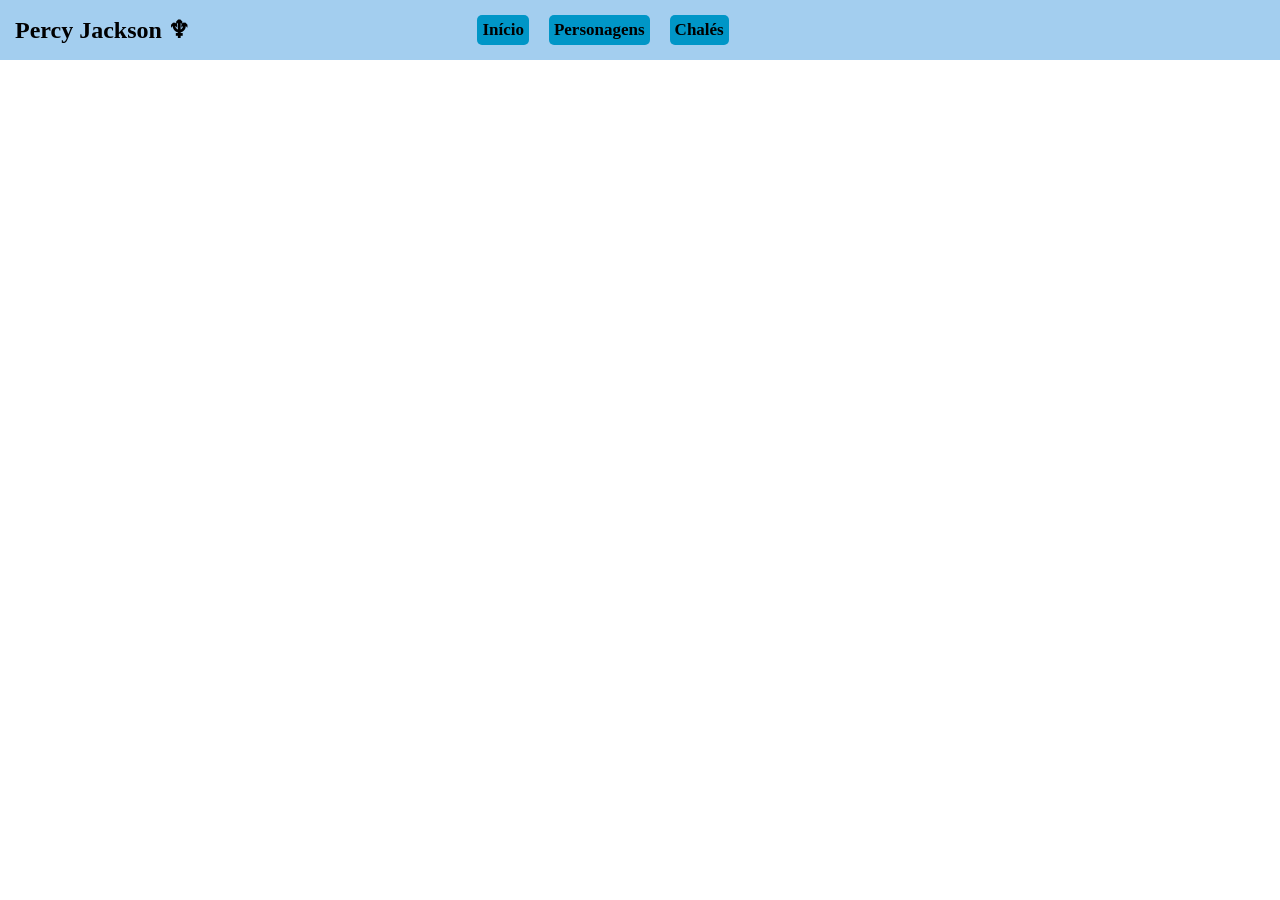
==== pages/chales.html @ 7cd410ae "Começa o site do percy jackson" ====
<!DOCTYPE html>
<html>
    <head>
    <meta charset="UTF-8"/>
    <title>Percy Jackson e  os Olimpianos</title>
    <link rel="stylesheet" href="../css/chales.css" />
    </head>
    <body>
        <header>
            <section>
            <h1>Percy Jackson ♆</h1>
            </section>
            <section id="botao-inicial">
            <a href="../index.html" class="apertar"><b>Início</b></a>
            <a href="personagens.html" class="apertar"><b>Personagens</b></a>
            <a href="chales.html" class="apertar"><b>Chalés</a>
            </section>
        </header>
    </body>
</html>
---- css/chales.css ----
* {
    padding: 0;
    margin: 0;
    box-sizing: border-box;
}

header {
    background-color: #A3CEEF;
    display: flex;
    align-items: center;
    gap: 23%;
    padding: 15px;
}

a {
    text-decoration: none;
    color:black;
}

#botao-inicial {
    display: flex;
    gap: 20px;
}

.apertar {
    background-color: #0096C7;
    padding: 5px;
    border-radius: 5px;
}

header a {
    font-size: 17px;
}
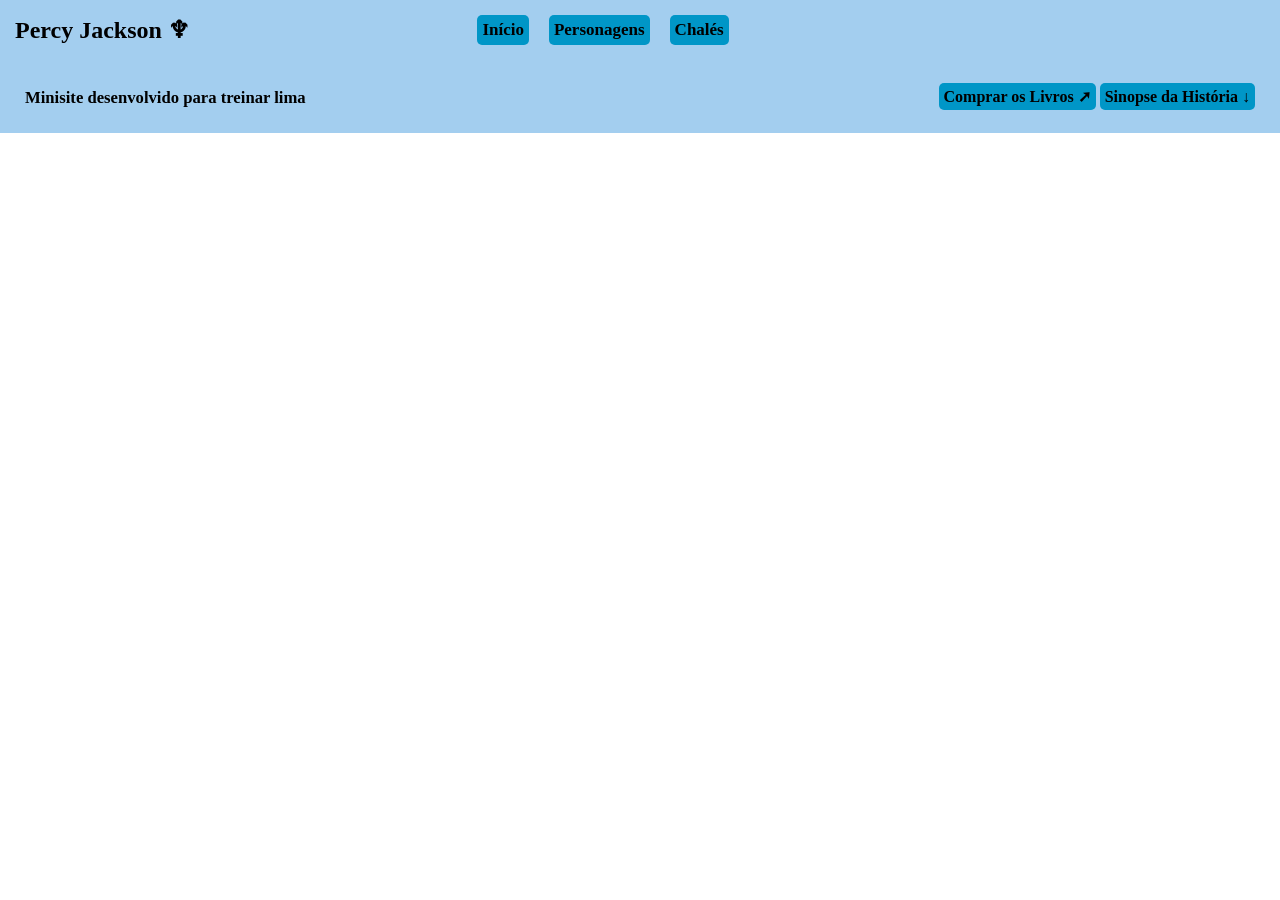
==== commit b0ac4990: "feat: Começa a página de perssonagens" ====
--- a/pages/chales.html
+++ b/pages/chales.html
@@ -2,7 +2,7 @@
 <html>
     <head>
     <meta charset="UTF-8"/>
-    <title>Percy Jackson e  os Olimpianos</title>
+    <title>Chalés</title>
     <link rel="stylesheet" href="../css/chales.css" />
     </head>
     <body>
@@ -16,5 +16,17 @@
             <a href="chales.html" class="apertar"><b>Chalés</a>
             </section>
         </header>
+        <main>
+
+        </main>
+        <footer>
+            <section id="treinar">
+            <p id="minisite"><b><small>Minisite desenvolvido para treinar lima</small></b></p>
+            <article>
+            <a href="https://www.google.com/url?sa=t&rct=j&q=&esrc=s&source=web&cd=&cad=rja&uact=8&ved=2ahUKEwjXt6Tj75mXAxVbBbkGHcnbN0wQFnoECB0QAQ&url=https%3A%2F%2Fwww.amazon.com.br%2FBox-Percy-Jackson-olimpianos-edi%25C3%25A7%25C3%25A3o%2Fdp%2F8551008889&usg=AOvVaw3_W7PD1lvLU8xLoU_dK3vC&opi=89978449" target="_blank" rel="noreferrer" class="apertar"><b>Comprar os Livros ➚</b></a>
+            <a href="assets/files/sinopse-historia.txt" class="apertar"><b>Sinopse da História ↓</b></a>
+            </article>
+            </section>
+        </footer>
     </body>
 </html>
--- a/css/chales.css
+++ b/css/chales.css
@@ -31,3 +31,16 @@
 header a {
     font-size: 17px;
 }
+
+#treinar {
+    display: flex;
+    align-items: center;
+    text-align: center;
+    justify-content: space-between;
+    padding: 25px;
+    background-color: #A3CEEF;
+}
+
+#minisite {
+    font-size: 20px;
+}
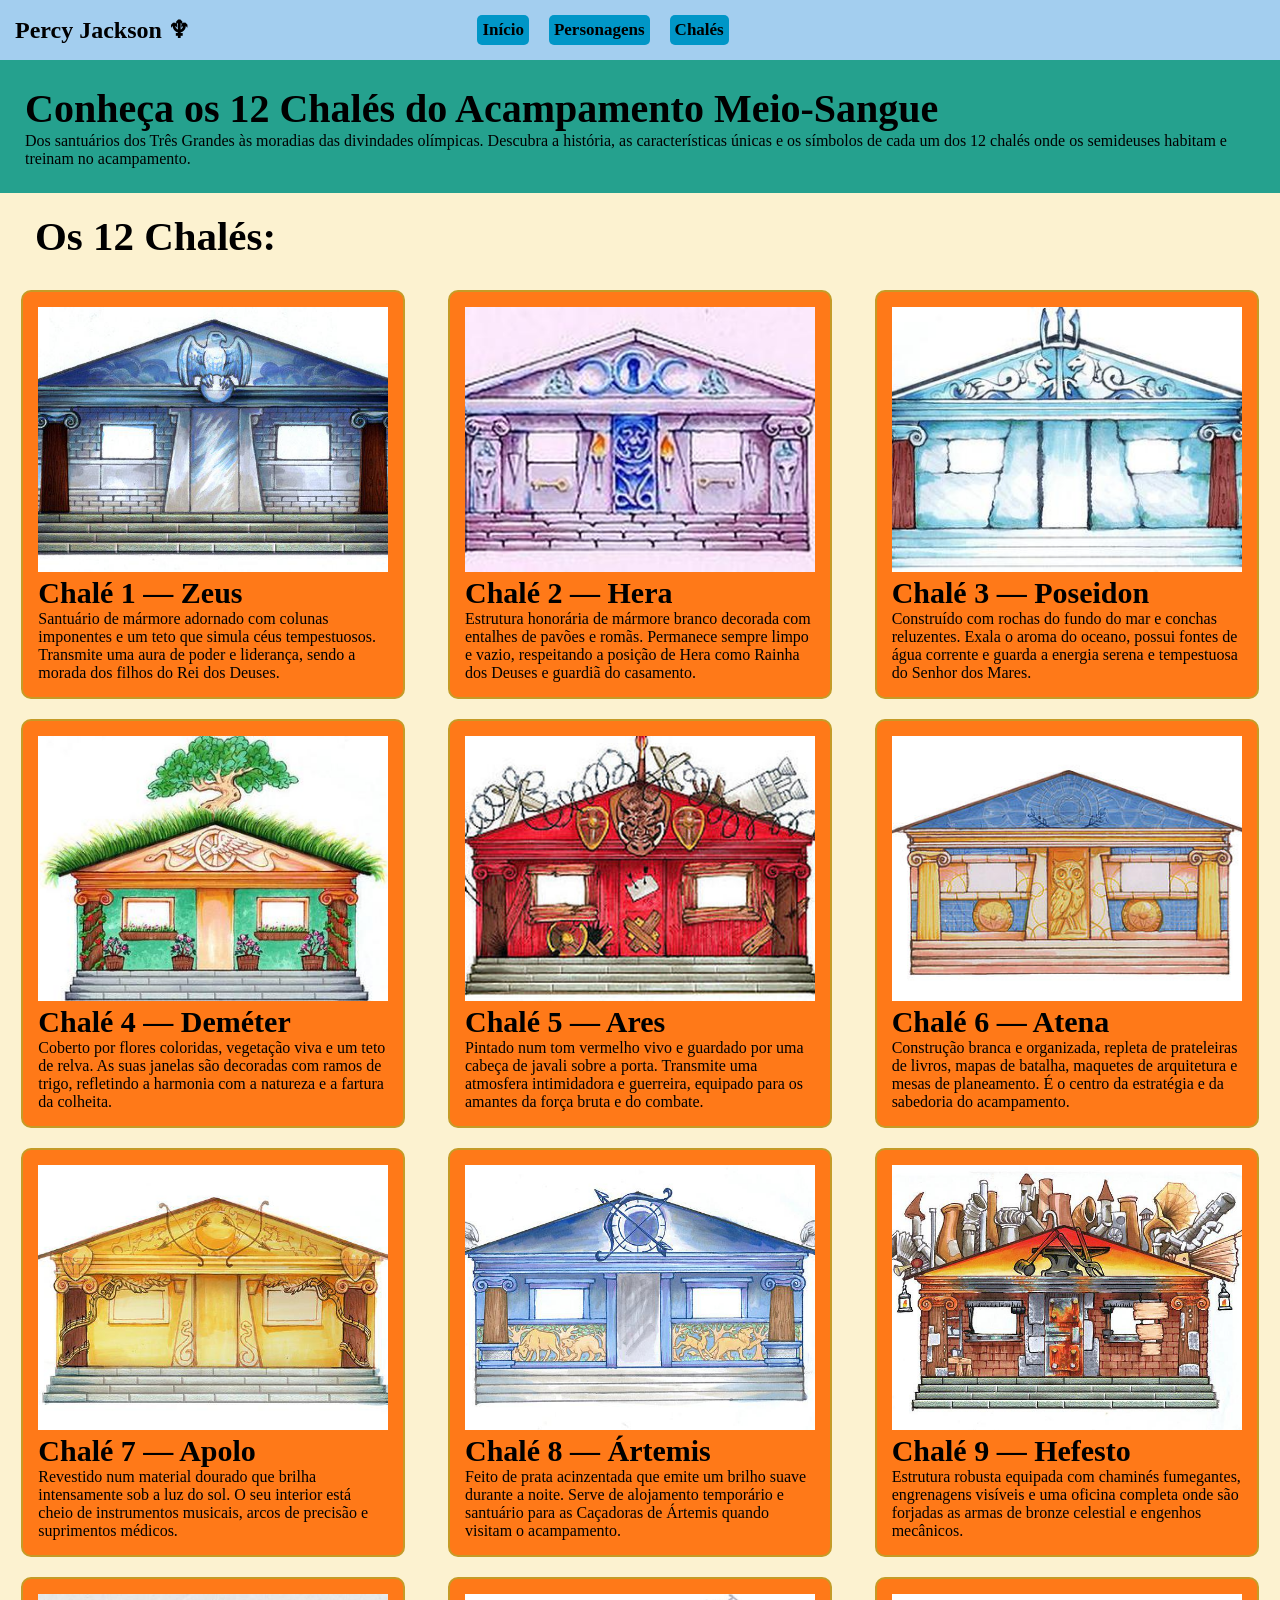
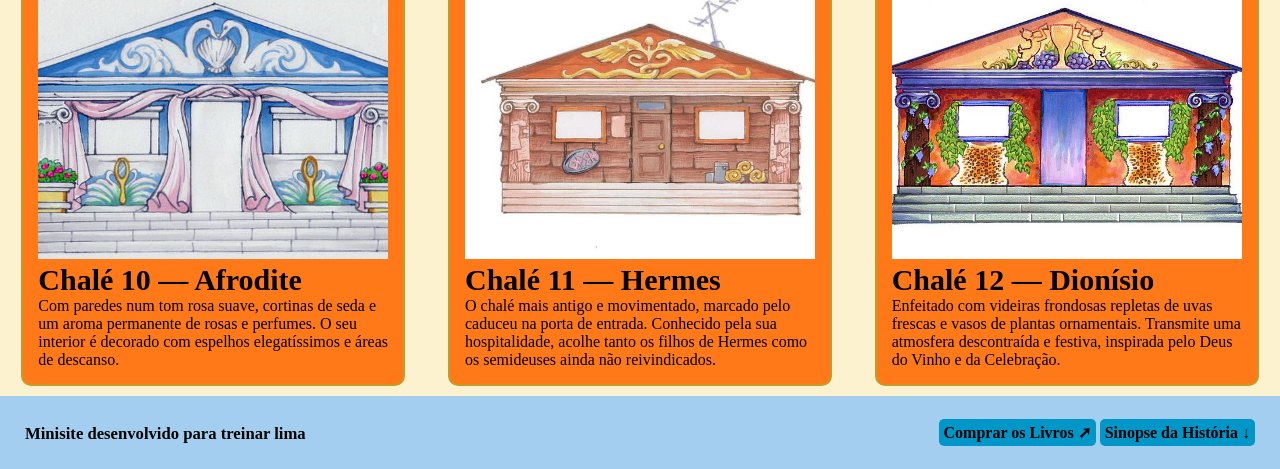
==== commit 0dd389df: "feat: Termina página de Personagens e faz os cards da página Chalés" ====
--- a/pages/chales.html
+++ b/pages/chales.html
@@ -13,18 +13,86 @@
             <section id="botao-inicial">
             <a href="../index.html" class="apertar"><b>Início</b></a>
             <a href="personagens.html" class="apertar"><b>Personagens</b></a>
-            <a href="chales.html" class="apertar"><b>Chalés</a>
+            <a href="chales.html" class="apertar"><b>Chalés</b></a>
             </section>
         </header>
         <main>
-
+            <section id="inicio">
+            <h2 id="conheca"><b>Conheça os 12 Chalés do Acampamento Meio-Sangue</b></h2>
+            <p>Dos santuários dos Três Grandes às moradias das divindades olímpicas. Descubra a história, as características únicas e os símbolos de cada um dos 12 chalés onde os semideuses habitam e treinam no acampamento.</p>
+            </section>
+            <section id="titulo-cards">
+                <h3>Os 12 Chalés:</h3>
+            </section>
+            <section id="cards">
+                <section class="card">
+                <img src="../assets/img/chale1.png" alt="Chalé 1 — Zeus">
+                <p class="nomes"><b>Chalé 1 — Zeus</b></p>
+                <p>Santuário de mármore adornado com colunas imponentes e um teto que simula céus tempestuosos. Transmite uma aura de poder e liderança, sendo a morada dos filhos do Rei dos Deuses.</p>
+                </section>
+                <section class="card">
+                <img src="../assets/img/chale2.png" alt="Chalé 2 — Hera">
+                <p class="nomes"><b>Chalé 2 — Hera</b></p>
+                <p>Estrutura honorária de mármore branco decorada com entalhes de pavões e romãs. Permanece sempre limpo e vazio, respeitando a posição de Hera como Rainha dos Deuses e guardiã do casamento.</p>
+                </section>
+                <section class="card">
+                <img src="../assets/img/chale3.png" alt="Chalé 3 — Poseidon">
+                <p class="nomes"><b>Chalé 3 — Poseidon</b></p>
+                <p>Construído com rochas do fundo do mar e conchas reluzentes. Exala o aroma do oceano, possui fontes de água corrente e guarda a energia serena e tempestuosa do Senhor dos Mares.</p>
+                </section>
+                <section class="card">
+                <img src="../assets/img/chale4.png" alt="Chalé 4 — Deméter">
+                <p class="nomes"><b>Chalé 4 — Deméter</b></p>
+                <p>Coberto por flores coloridas, vegetação viva e um teto de relva. As suas janelas são decoradas com ramos de trigo, refletindo a harmonia com a natureza e a fartura da colheita.</p>
+                </section>
+                <section class="card">
+                <img src="../assets/img/chale5.png" alt="Chalé 5 — Ares">
+                <p class="nomes"><b>Chalé 5 — Ares</b></p>
+                <p>Pintado num tom vermelho vivo e guardado por uma cabeça de javali sobre a porta. Transmite uma atmosfera intimidadora e guerreira, equipado para os amantes da força bruta e do combate.</p>
+                </section>
+                <section class="card">
+                <img src="../assets/img/chale6.png" alt="Chalé 6 — Atena">
+                <p class="nomes"><b>Chalé 6 — Atena</b></p>
+                <p>Construção branca e organizada, repleta de prateleiras de livros, mapas de batalha, maquetes de arquitetura e mesas de planeamento. É o centro da estratégia e da sabedoria do acampamento.</p>
+                </section>
+                <section class="card">
+                <img src="../assets/img/chale7.png" alt="Chalé 7 — Apolo">
+                <p class="nomes"><b>Chalé 7 — Apolo</b></p>
+                <p>Revestido num material dourado que brilha intensamente sob a luz do sol. O seu interior está cheio de instrumentos musicais, arcos de precisão e suprimentos médicos.</p>
+                </section>
+                <section class="card">
+                <img src="../assets/img/chale8.png" alt="Chalé 8 — Ártemis">
+                <p class="nomes"><b>Chalé 8 — Ártemis</b></p>
+                <p>Feito de prata acinzentada que emite um brilho suave durante a noite. Serve de alojamento temporário e santuário para as Caçadoras de Ártemis quando visitam o acampamento.</p>
+                </section>
+                <section class="card">
+                <img src="../assets/img/chale9.png" alt="Chalé 9 — Hefesto">
+                <p class="nomes"><b>Chalé 9 — Hefesto</b></p>
+                <p>Estrutura robusta equipada com chaminés fumegantes, engrenagens visíveis e uma oficina completa onde são forjadas as armas de bronze celestial e engenhos mecânicos.</p>
+                </section>
+                <section class="card">
+                <img src="../assets/img/chale10.png" alt="Chalé 10 — Afrodite">
+                <p class="nomes"><b>Chalé 10 — Afrodite</b></p>
+                <p>Com paredes num tom rosa suave, cortinas de seda e um aroma permanente de rosas e perfumes. O seu interior é decorado com espelhos elegatíssimos e áreas de descanso.</p>
+                </section>
+                <section class="card">
+                <img src="../assets/img/chale11.png" alt="Chalé 11 — Hermes">
+                <p class="nomes"><b>Chalé 11 — Hermes</b></p>
+                <p>O chalé mais antigo e movimentado, marcado pelo caduceu na porta de entrada. Conhecido pela sua hospitalidade, acolhe tanto os filhos de Hermes como os semideuses ainda não reivindicados.</p>
+                </section>
+                <section class="card">
+                <img src="../assets/img/chale12.png" alt="Chalé 12 — Dionísio">
+                <p class="nomes"><b>Chalé 12 — Dionísio</b></p>
+                <p>Enfeitado com videiras frondosas repletas de uvas frescas e vasos de plantas ornamentais. Transmite uma atmosfera descontraída e festiva, inspirada pelo Deus do Vinho e da Celebração.</p>
+                </section>
+            </section>
         </main>
         <footer>
             <section id="treinar">
             <p id="minisite"><b><small>Minisite desenvolvido para treinar lima</small></b></p>
             <article>
             <a href="https://www.google.com/url?sa=t&rct=j&q=&esrc=s&source=web&cd=&cad=rja&uact=8&ved=2ahUKEwjXt6Tj75mXAxVbBbkGHcnbN0wQFnoECB0QAQ&url=https%3A%2F%2Fwww.amazon.com.br%2FBox-Percy-Jackson-olimpianos-edi%25C3%25A7%25C3%25A3o%2Fdp%2F8551008889&usg=AOvVaw3_W7PD1lvLU8xLoU_dK3vC&opi=89978449" target="_blank" rel="noreferrer" class="apertar"><b>Comprar os Livros ➚</b></a>
-            <a href="assets/files/sinopse-historia.txt" class="apertar"><b>Sinopse da História ↓</b></a>
+            <a href="../assets/files/sinopse-historia.txt" class="apertar"><b>Sinopse da História ↓</b></a>
             </article>
             </section>
         </footer>
--- a/css/chales.css
+++ b/css/chales.css
@@ -32,6 +32,51 @@
     font-size: 17px;
 }
 
+#inicio {
+    background-color: #25a18e;
+    padding: 25px;
+}
+
+#conheca {
+    font-size: 40px;
+}
+
+#titulo-cards {
+    font-size: 35px;
+    padding: 20px;
+    margin-left: 15px;
+}
+
+main {
+    background-color: #fcf2d0;
+}
+
+.card {
+    background-color: #ff6a00e1;
+    width: 30%;
+    padding: 15px;
+    margin: 10px;
+    border-radius: 10px;
+    border: 2px solid #C59B27;
+}
+
+.card img {
+    width: 100%;
+    object-fit: cover;
+    height: 265px;
+}
+
+.nomes {
+    font-size: 30px;
+}
+
+#cards {
+    display: flex;
+    flex-wrap: wrap;
+    align-items: center;
+    justify-content: space-around;
+}
+
 #treinar {
     display: flex;
     align-items: center;
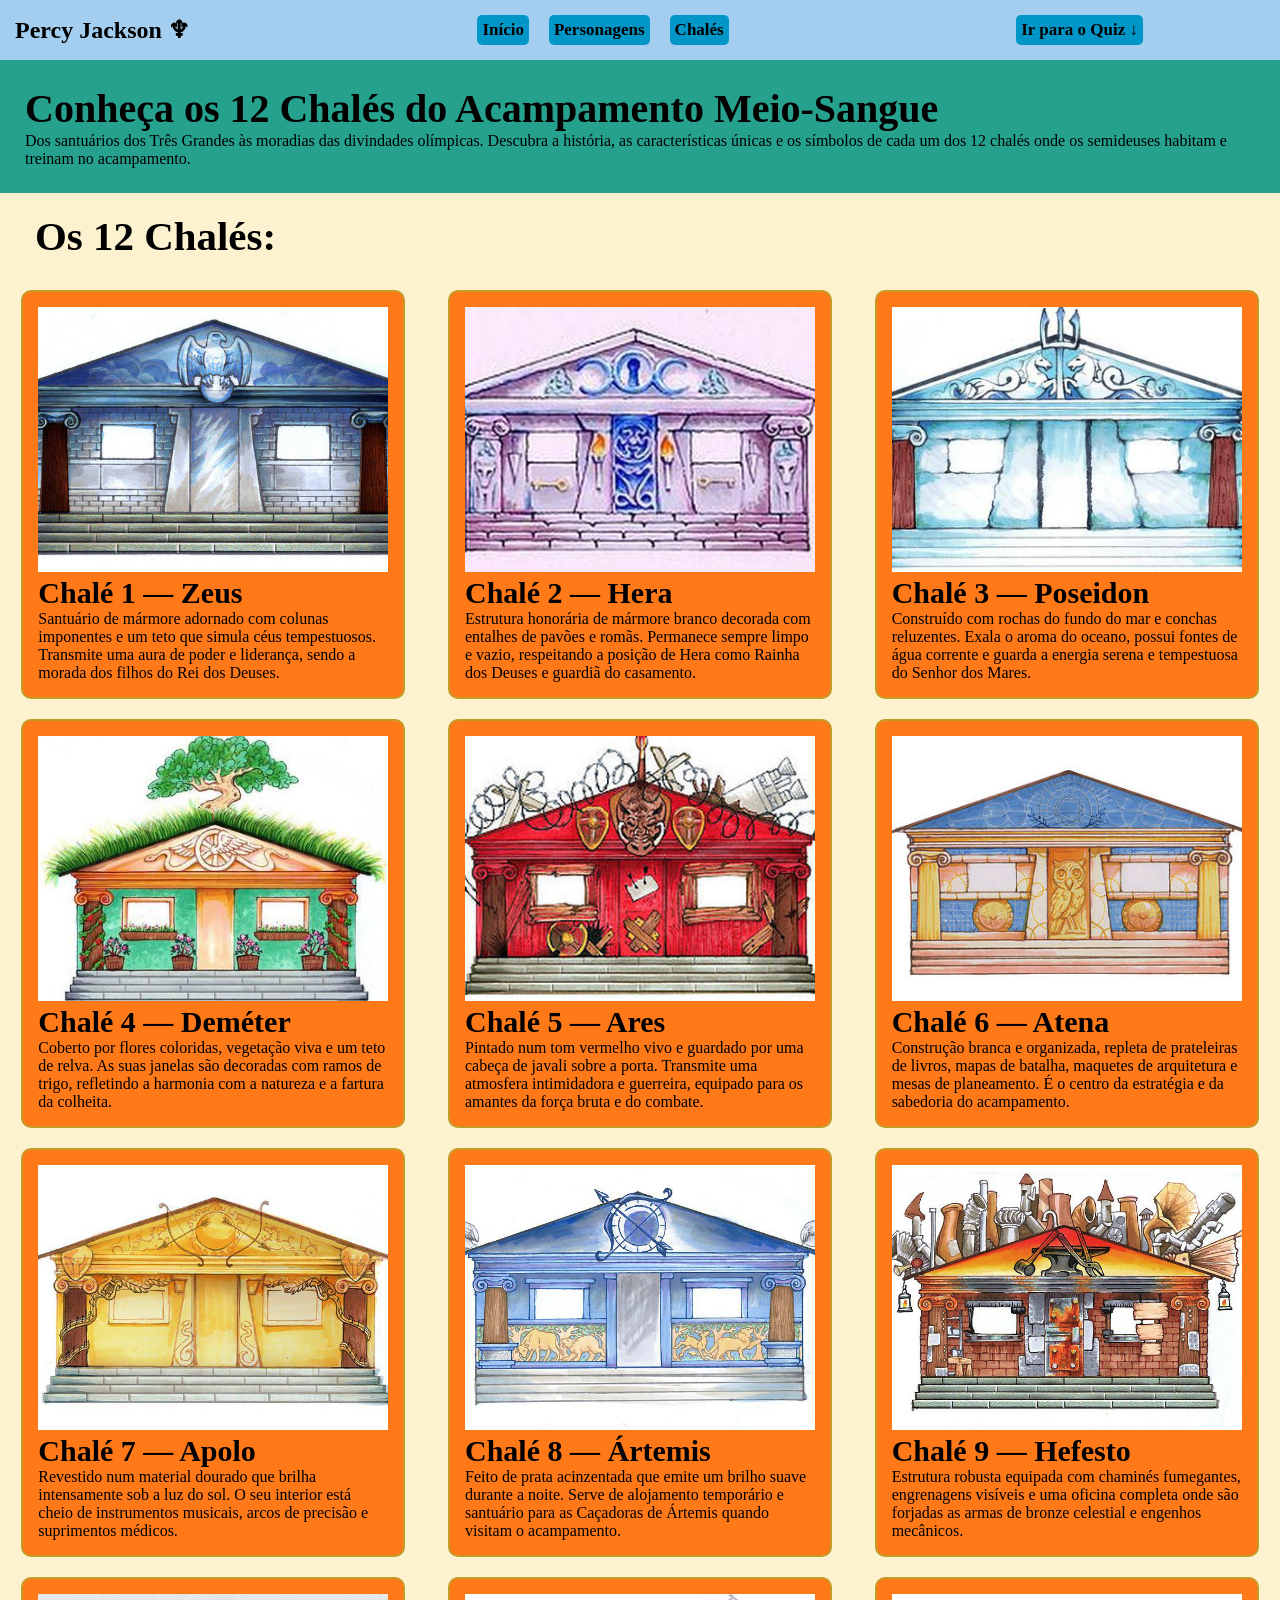
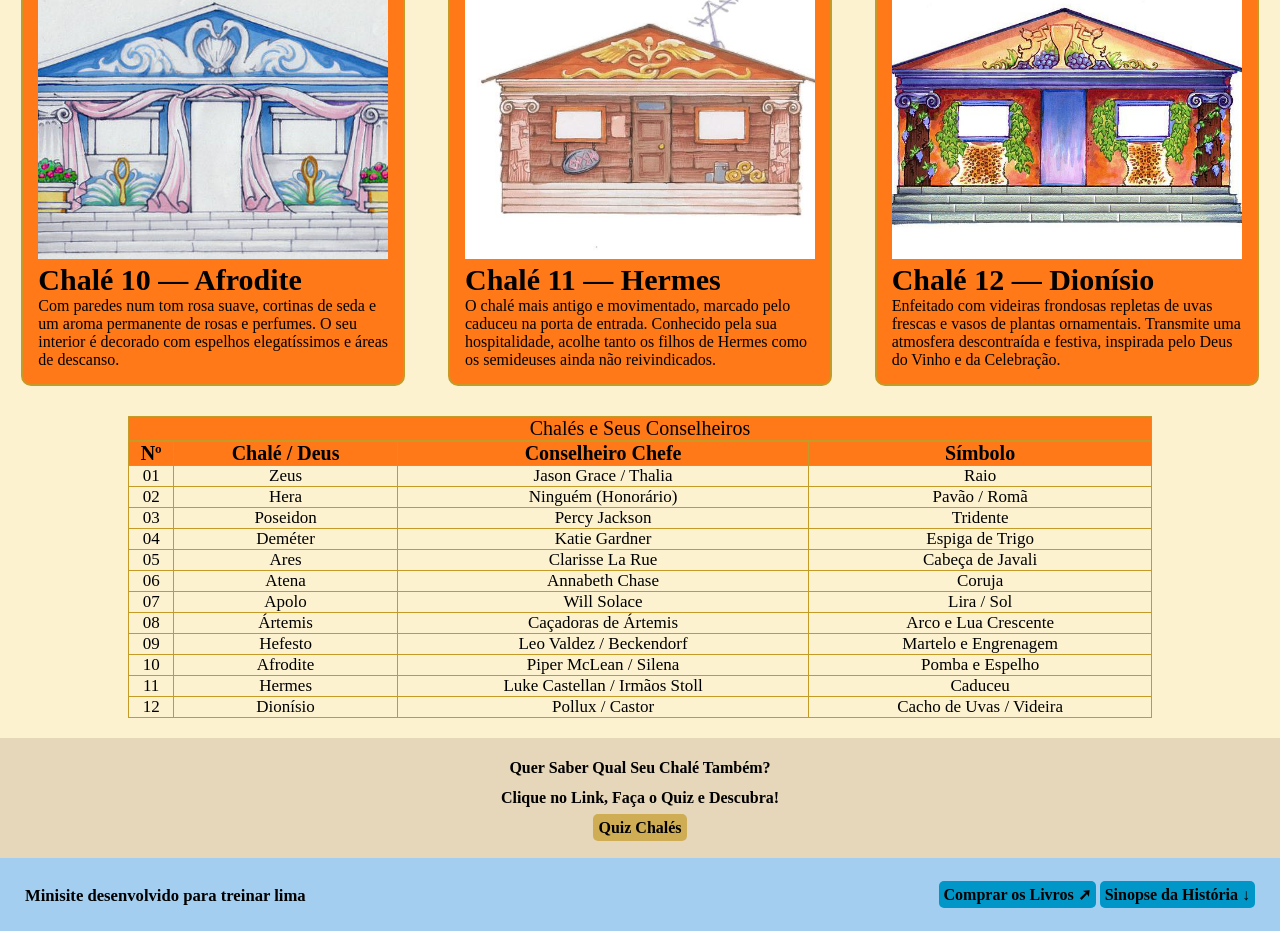
==== commit c13d0f53: "feat: Termina a página de Chalés e o WebSite" ====
--- a/pages/chales.html
+++ b/pages/chales.html
@@ -15,6 +15,7 @@
             <a href="personagens.html" class="apertar"><b>Personagens</b></a>
             <a href="chales.html" class="apertar"><b>Chalés</b></a>
             </section>
+            <a href="#parte-baixo" class="apertar"><b>Ir para o Quiz ↓</b></a>
         </header>
         <main>
             <section id="inicio">
@@ -86,13 +87,103 @@
                 <p>Enfeitado com videiras frondosas repletas de uvas frescas e vasos de plantas ornamentais. Transmite uma atmosfera descontraída e festiva, inspirada pelo Deus do Vinho e da Celebração.</p>
                 </section>
             </section>
+            <section id="tabela">
+                <table>
+                    <caption>Chalés e Seus Conselheiros</caption>
+                    <thead>
+                        <th>Nº</th>
+                        <th>Chalé / Deus</th>
+                        <th>Conselheiro Chefe</th>
+                        <th>Símbolo</th>
+                    </thead>
+                    <tbody>
+                        <tr>
+                            <td>01</td>
+                            <td>Zeus</td>
+                            <td>Jason Grace / Thalia</td>
+                            <td>Raio</td>
+                        </tr>
+                         <tr>
+                            <td>02</td>
+                            <td>Hera</td>
+                            <td>Ninguém (Honorário)</td>
+                            <td>Pavão / Romã</td>
+                        </tr>
+                         <tr>
+                            <td>03</td>
+                            <td>Poseidon</td>
+                            <td>Percy Jackson</td>
+                            <td>Tridente</td>
+                        </tr>
+                         <tr>
+                            <td>04</td>
+                            <td>Deméter</td>
+                            <td>Katie Gardner</td>
+                            <td>Espiga de Trigo</td>
+                        </tr>
+                         <tr>
+                            <td>05</td>
+                            <td>Ares</td>
+                            <td>Clarisse La Rue</td>
+                            <td>Cabeça de Javali</td>
+                        </tr>
+                         <tr>
+                            <td>06</td>
+                            <td>Atena</td>
+                            <td>Annabeth Chase</td>
+                            <td>Coruja</td>
+                        </tr>
+                         <tr>
+                            <td>07</td>
+                            <td>Apolo</td>
+                            <td>Will Solace</td>
+                            <td>Lira / Sol</td>
+                        </tr>
+                         <tr>
+                            <td>08</td>
+                            <td>Ártemis</td>
+                            <td>Caçadoras de Ártemis</td>
+                            <td>Arco e Lua Crescente</td>
+                        </tr>
+                         <tr>
+                            <td>09</td>
+                            <td>Hefesto</td>
+                            <td>Leo Valdez / Beckendorf</td>
+                            <td>Martelo e Engrenagem</td>
+                        </tr>
+                         <tr>
+                            <td>10</td>
+                            <td>Afrodite</td>
+                            <td>Piper McLean / Silena</td>
+                            <td>Pomba e Espelho</td>
+                        </tr>
+                         <tr>
+                            <td>11</td>
+                            <td>Hermes</td>
+                            <td>Luke Castellan / Irmãos Stoll</td>
+                            <td>Caduceu</td>
+                        </tr>
+                         <tr>
+                            <td>12</td>
+                            <td>Dionísio</td>
+                            <td>Pollux / Castor</td>
+                            <td>Cacho de Uvas / Videira</td>
+                        </tr>
+                    </tbody>
+                </table>
+            </section>
+            <section id="parte-baixo">
+                <p><b>Quer Saber Qual Seu Chalé Também?</b></p>
+                <p><b>Clique no Link, Faça o Quiz e Descubra!</b></p>
+                <a href="https://percyjacksoncabin.com/pt-br" target="_blank" rel="noreferrer"  id="aperta-quiz"><b>Quiz Chalés</b></a>
+            </section>
         </main>
         <footer>
             <section id="treinar">
             <p id="minisite"><b><small>Minisite desenvolvido para treinar lima</small></b></p>
             <article>
             <a href="https://www.google.com/url?sa=t&rct=j&q=&esrc=s&source=web&cd=&cad=rja&uact=8&ved=2ahUKEwjXt6Tj75mXAxVbBbkGHcnbN0wQFnoECB0QAQ&url=https%3A%2F%2Fwww.amazon.com.br%2FBox-Percy-Jackson-olimpianos-edi%25C3%25A7%25C3%25A3o%2Fdp%2F8551008889&usg=AOvVaw3_W7PD1lvLU8xLoU_dK3vC&opi=89978449" target="_blank" rel="noreferrer" class="apertar"><b>Comprar os Livros ➚</b></a>
-            <a href="../assets/files/sinopse-historia.txt" class="apertar"><b>Sinopse da História ↓</b></a>
+            <a href="../assets/files/sinopse-historia.txt" download class="apertar"><b>Sinopse da História ↓</b></a>
             </article>
             </section>
         </footer>
--- a/css/chales.css
+++ b/css/chales.css
@@ -77,6 +77,41 @@
     justify-content: space-around;
 }
 
+table {
+    width: 80%;
+    text-align: center;
+    border-collapse: collapse;
+    margin: 20px;
+    margin-left: auto;
+    margin-right: auto;
+}
+
+th, td, caption {
+    border: 1px solid #C59B27;
+}
+
+th, caption {
+    font-size: 20px;
+    background-color: #ff6a00e1;
+}
+
+td {
+    font-size: 17px;
+}
+
+#aperta-quiz {
+    background-color: #c59b27ae;
+    padding: 5px;
+    border-radius: 5px;
+}
+
+#parte-baixo {
+    text-align: center;
+    line-height: 30px;
+    background-color: #ddcab0b2;
+    padding: 15px;
+}
+
 #treinar {
     display: flex;
     align-items: center;
